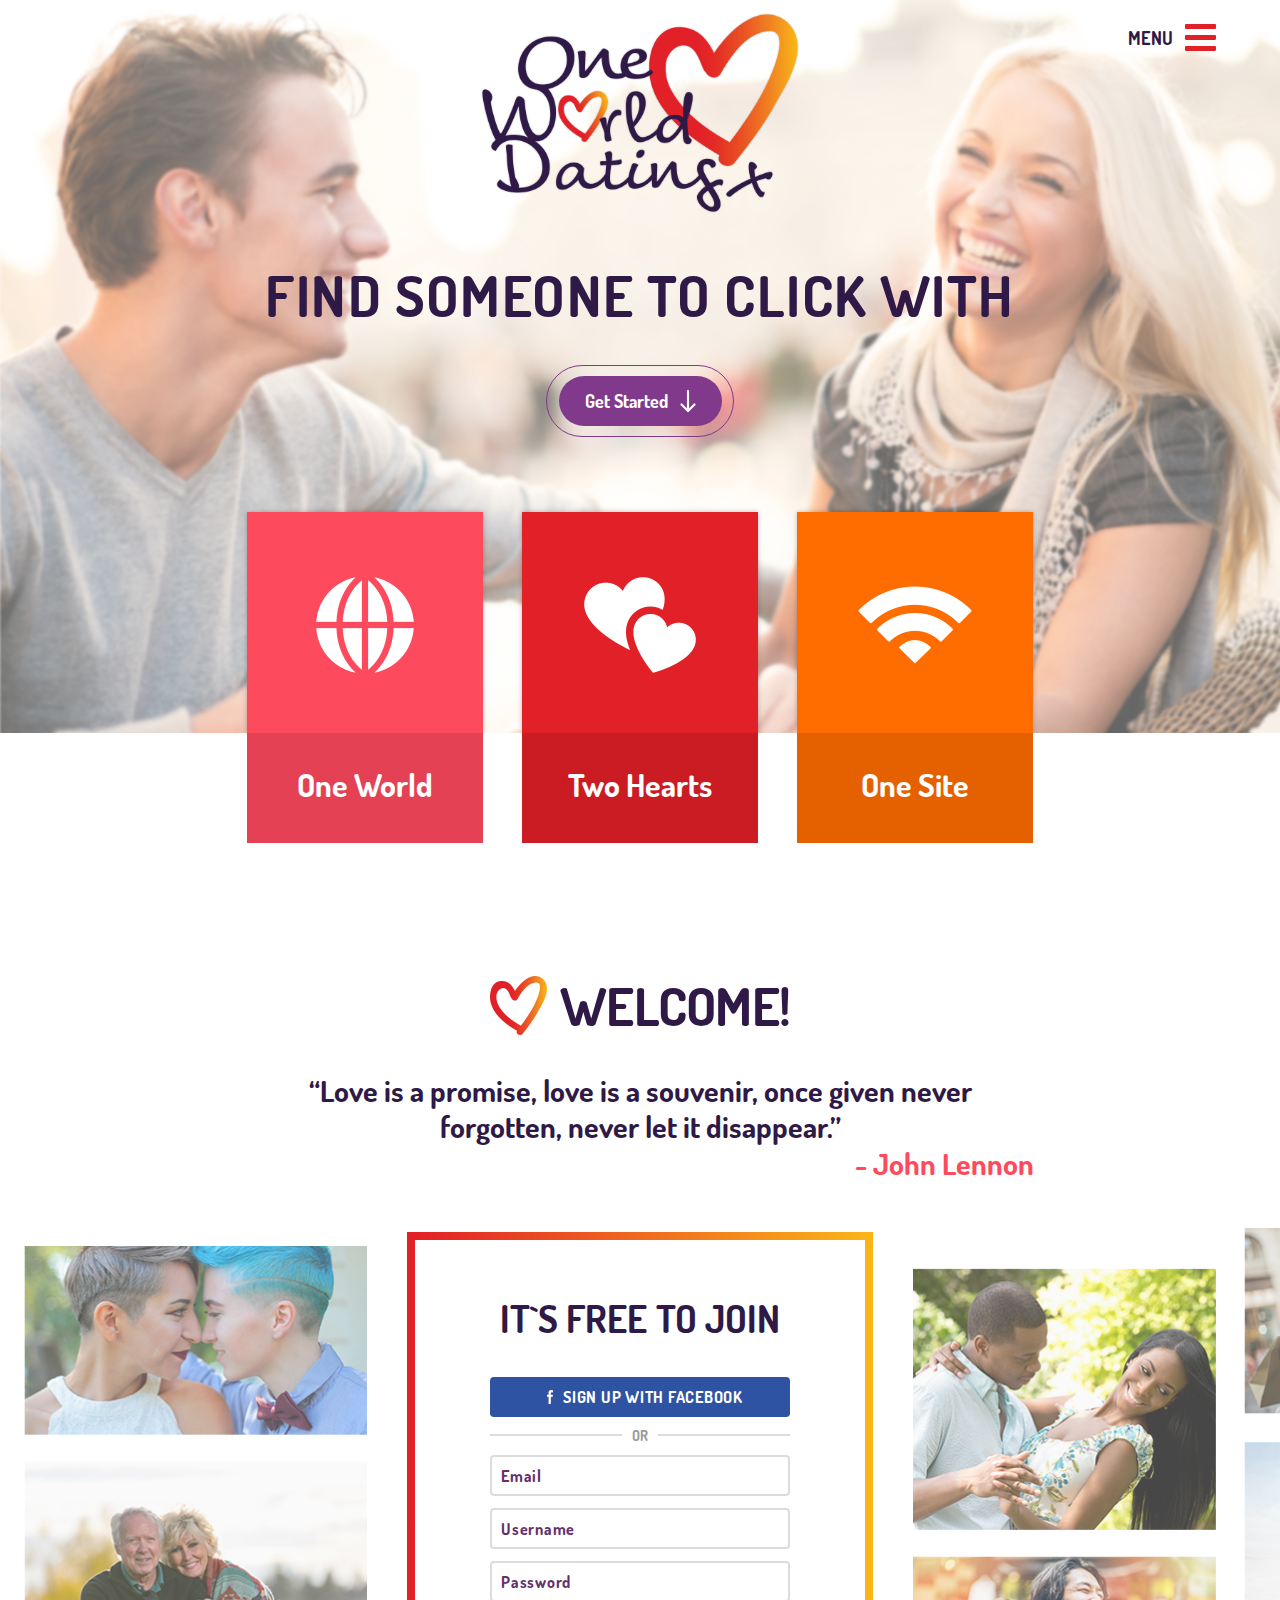
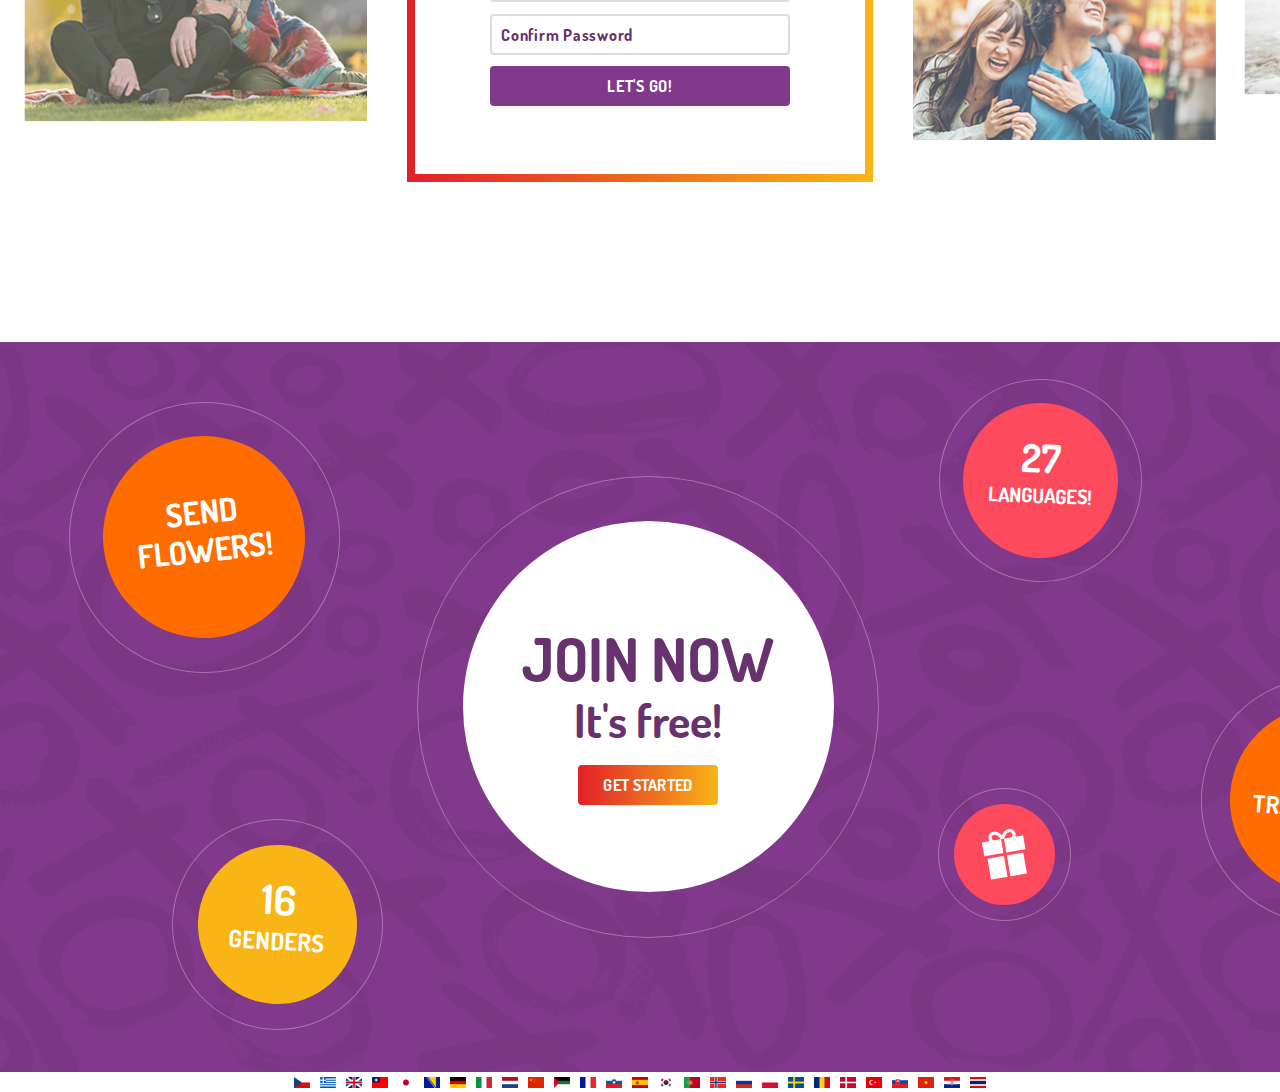
==== index.html @ 21bf4420 "add exist files to repository" ====
<!DOCTYPE html>
<html lang="en">
<head>
    <meta charset="UTF-8">
    <meta name="viewport" content="width=device-width, initial-scale=1.0">
    <link rel="stylesheet" href="styles/style.css">
    <title>One World Dating</title>
</head>
<body>
    <header class="header">
        <nav class="menu header__menu">
           <a href="#" class="menu__toggler">MENU</a>
        </nav>
        <div class="wrapper header__wrapper">
            <img src="images/logo.png" class="logo header__logo" alt="One World Dating">
            <h1 class="header__title">Find Someone to Click With</h1>
            <a href="#signup" class="button button_scroll">Get Started</a>
        </div>
    </header>
    <main class="promo">
        <div class="wrapper">
            <ul class="cards promo__cards">
                <li class="card card_pink">
                    <div class="card__image">
                        <img src="images/card-world.png" alt="One World">
                    </div>
                    <p class="card__title">One World</p>
                </li>
                <li class="card card_red">
                    <div class="card__image">
                        <img src="images/card-hearts.png" alt="Two Hearts">
                    </div>
                    <p class="card__title">Two Hearts</p>
                </li>
                <li class="card card_orange">
                    <div class="card__image">
                        <img src="images/card-site.png" alt="One Site">
                    </div>
                    <p class="card__title">One Site</p>
                </li>
            </ul>
            <h2 class="promo__title">Welcome!</h2>
            <blockquote class="quote promo__quote">
                <p class="quote__text">&#8220;Love is a promise, love is a souvenir, once given never forgotten, never let it disappear.&#8221;</p>
                <cite class="quote__author">- John Lennon</cite>
            </blockquote>
        </div>
    </main>
    <div class="signup" id="signup">
        <form action="#" method="post" class="form signup__form">
            <div class="signup__form-wrapper">
                <h3 class="form__title">It`s free to join</h3>
                <button class="button button_fb form__button">Sign up with Facebook</button>
                <div class="form__separator">or</div>
                <input class="form__field" type="email" name="email" id="email" placeholder="Email" required>
                <input class="form__field" type="text" name="username" id="username" placeholder="Username" required>
                <input class="form__field" type="password" name="password" id="password" placeholder="Password" required>
                <input class="form__field" type="password" name="confirm_password" placeholder="Confirm Password" required>
                <input class="button button_submit form__button" type="submit" value="Let's go!">
            </div>
        </form>
    </div>
    <div class="join">
        <div class="join__left">
            <div class="bubble bubble_send">Send flowers!</div>
            <div class="bubble bubble_genders"><span class="bubble__huge-number">16</span> genders</div>
            <div class="bubble bubble_heart"><img src="/images/join-heart.png" alt="Likes!"></div>
            <div class="bubble bubble_flower"><img src="/images/join-flower.png" alt="Flowers!"></div>
        </div>
        <div class="bubble bubble_main">
            <h3 class="bubble__title_main">Join now</h3>
            <p class="bubble__note_main">It's free!</p>
            <a href="#signup" class="button bubble__button">Get Started</a>
        </div>
        <div class="join__right">
            <div class="bubble bubble_lang"><span class="bubble__huge-number">27</span> languages!</div>
            <div class="bubble bubble_gift"><img src="/images/join-gift.png" alt="Gifts!"></div>
            <div class="bubble bubble_translate">Chat translation</div>
            <div class="bubble bubble_talks"><img src="/images/join-talks.png" alt="Talks!"></div>
        </div>
    </div>
    <footer>
        <div class="wrapper">
            <ul class="footer__flags">
                <li><a href="#"><img src="/images/flags/Czech.png" alt="Czech"></a></li>
                <li><a href="#"><img src="/images/flags/Greek.png" alt="Greek"></a></li>
                <li><a href="#"><img src="/images/flags/English.png" alt="English"></a></li>
                <li><a href="#"><img src="/images/flags/Taiwanese.png" alt="Taiwanese"></a></li>
                <li><a href="#"><img src="/images/flags/Japanese.png" alt="Japanese"></a></li>
                <li><a href="#"><img src="/images/flags/Bosnian.png" alt="Bosnian"></a></li>
                <li><a href="#"><img src="/images/flags/German.png" alt="German"></a></li>
                <li><a href="#"><img src="/images/flags/Italian.png" alt="Italian"></a></li>
                <li><a href="#"><img src="/images/flags/Dutch.png" alt="Dutch"></a></li>
                <li><a href="#"><img src="/images/flags/Chinese.png" alt="Chinese"></a></li>
                <li><a href="#"><img src="/images/flags/Arabic.png" alt="Arabic"></a></li>
                <li><a href="#"><img src="/images/flags/French.png" alt="French"></a></li>
                <li><a href="#"><img src="/images/flags/Slovenian.png" alt="Slovenian"></a></li>
                <li><a href="#"><img src="/images/flags/Spanish.png" alt="Spanish"></a></li>
                <li><a href="#"><img src="/images/flags/Korean.png" alt="Korean"></a></li>
                <li><a href="#"><img src="/images/flags/Portuguese.png" alt="Portuguese"></a></li>
                <li><a href="#"><img src="/images/flags/Norwegian.png" alt="Norwegian"></a></li>
                <li><a href="#"><img src="/images/flags/Russian.png" alt="Russian"></a></li>
                <li><a href="#"><img src="/images/flags/Polish.png" alt="Polish"></a></li>
                <li><a href="#"><img src="/images/flags/Swedish.png" alt="Swedish"></a></li>
                <li><a href="#"><img src="/images/flags/Romanian.png" alt="Romanian"></a></li>
                <li><a href="#"><img src="/images/flags/Danish.png" alt="Danish"></a></li>
                <li><a href="#"><img src="/images/flags/Turkey.png" alt="Turkey"></a></li>
                <li><a href="#"><img src="/images/flags/Slovak.png" alt="Slovak"></a></li>
                <li><a href="#"><img src="/images/flags/Vietnamese.png" alt="Vietnamese"></a></li>
                <li><a href="#"><img src="/images/flags/Croatian.png" alt="Croatian"></a></li>
                <li><a href="#"><img src="/images/flags/Thai.png" alt="Thai"></a></li>
            </ul>
        </div>
    </footer>
</body>
</html>
---- styles/style.css ----
@font-face {
    font-family: 'Dosis';
    font-weight: normal;
    font-style: normal;
    src: url('/fonts/Dosis-Regular.ttf') format('truetype');
  }

  @font-face {
    font-family: 'Dosis' ;
    font-weight: bold;
    font-style: normal;
    src: url('/fonts/Dosis-Bold.ttf') format('truetype');
  }
  
* {
    box-sizing: border-box;
}

:root {
    --main-font-color: #2f1946;
    --main-purple-color: #81398b;
    --main-pink-color: #fe4a5d;
    --main-red-color: #e22028;
    --main-yellow-color: #f9b416;
    --main-orange-color: #ff6c00;
    --main-darkpurple-color: #67326e;
    --main-darkpink-color: #e44254;
    --main-darkred-color: #cb1c24;
    --main-darkorange-color: #e56100;
}

body {
    padding: 0;
    margin: 0;
    font-family: "Dosis", sans-serif;
    font-weight: bold;
    color: var(--main-font-color);
}

.wrapper {
    max-width: 1270px;
    margin: 0 auto;
}

.header {
    --header-ratio: calc(100vw / 1798);
    --header-height: calc(1030 * var(--header-ratio));
    --header__wrapper-height: calc(var(--header-height) - 232px);
    --header__logo-width: calc(446 * var(--header-ratio));
    --header__title-font-size: calc(80 * var(--header-ratio));
    --header__title-margin: calc(65 * var(--header-ratio));
    --header__title-letter-spacing: calc(2 * var(--header-ratio));

    background: url('/images/top-bg.png') 0 0 no-repeat;
    background-size: 100% auto;
    width: 100%;
    height: var(--header-height);
    z-index: 1;
}

.header__menu {
    position: absolute;
    top: 20px;
    right: 60px;
}

.header__wrapper {
    display: flex;
    flex-direction: column;
    justify-content: flex-end;
    align-items: center;
    padding-bottom: 75px;
    height: var(--header__wrapper-height);
}

.header__title {
    font-size: var(--header__title-font-size);
    text-transform: uppercase;
    letter-spacing: var(--header__title-letter-spacing);
    margin: var(--header__title-margin) 0;
}

.header__logo {
    width: var(--header__logo-width);
}

.promo__cards {
    padding: 0 242px;
    margin-top: -221px;
    height: 331px;
}

.signup {
    display: grid;
    grid-template-columns: 1fr 466px 1fr;
    column-gap: 40px;
    margin-top: 50px;
}

.signup::before {
    content: "";
    display: block;
    background: url('/images/form-leftcollage.png') right no-repeat;
    background-size: cover;
    margin-top: 14px;
    margin-bottom: 28px;
}

.signup::after {
    content: "";
    display: block;
    background: url('/images/form-rightcollage.png') left no-repeat;
    background-size: cover;
    margin-top: -4px;
    margin-bottom: 42px;
}

.signup__form {
    height: 550px;
}

.signup__form-wrapper {
    display: flex;
    flex-direction: column;
    align-items: stretch;
    width: 300px;
    padding-bottom: 10px;
}

.join {
    display: flex;
    align-items: center;
    margin-top: 160px;
    height: 730px;
    background: url('/images/join-bg.png') center center no-repeat;
    background-size: cover;
    overflow: hidden;
}

.join__left, .join__right {
    position: relative;
    height: 100%;
    width: 50%;
}

.footer__flags {
    display: flex;
    justify-content: center;
    list-style: none;
    margin: 0;
    padding: 0;
}

.footer__flags>li {
    margin: 0 5px 0 5px;
}

.menu__toggler {
    display: flex;
    align-items: center;
    font-size: 1.1em;
    text-decoration: none;
    color: var(--main-font-color);
}

.menu__toggler::after {
    content: "";
    display: block;
    width: 2em;
    height: 2em;
    margin-left: 12px;
    background: url('/images/bar.svg') 0 0 no-repeat;
}

.button {
    display: flex;
    align-items: center;
    justify-content: center;
    background-color: var(--main-purple-color);
    color: white;
    font-size: 16px;
    font-family: "Dosis", sans-serif;
    font-weight: bold;
    border: none;
    border-radius: 4px;
    padding: 10px 0;
    text-decoration: none;
    cursor: pointer;
}

.button_scroll {
    justify-content: space-evenly;
    font-size: 18px;
    padding: 0 14px;
    width: 163px;
    height: 50px;
    flex-shrink: 0;
    border-radius: 25px;
}

.button_fb {
    background-color: #2f53a3;
}

.button_fb::before {
    content: "";
    display: inline-block;
    background: url('/images/icon-fb.png') center center no-repeat;
    width: 6px;
    height: 14px;
    margin: 0 10px;
}

.button_scroll::before {
    content: "";
    display: block;
    position: absolute;
    width: 186px;
    height: 70px;
    background-color: transparent;
    border-radius: 40px;
    border: 1px solid var(--main-purple-color);
}

.button_scroll::after {
    /* content: "\2193";
    font-size: 1.5em;
    font-weight: normal; */
    content: "";
    display: inline-block;
    background: url('/images/arrow-down.png') 0 0 no-repeat;
    width: 16px;
    height: 22px;
}

.promo {
    text-align: center;
}

.promo__title {
	margin: 124px 0 33px;
	font-size: 53px;
	text-transform: uppercase;
	letter-spacing: -0.75px;
}

.promo__title::before {
	content: "";
	display: inline-block;
	background: url('/images/heart.png') 0 0 no-repeat;
	width: 57px;
	height: 59px;
	margin-right: 13px;
	position: relative;
	top: 9px;
}

.promo__quote {
    padding: 0 241px;
}

.cards {
    display: grid;
    grid-template-columns: repeat(3, 1fr);
    grid-column-gap: 5%;
    list-style: none;
    color: white;
}

.card {
    display: grid;
    grid-template-rows: 2fr 1fr;
}

.card_pink {
    background-color: var(--main-pink-color);
}

.card_red {
    background-color: var(--main-red-color);
}

.card_orange {
    background-color: var(--main-orange-color);
}

.card__image, .card__title {
    margin: 0;
    display: flex;
    justify-content: center;
    align-items: center;
}

.card__image {
    box-shadow: 0px 0px 5px 0px rgba(0, 0, 0, 0.25);
    padding-top: 5px;
}

.card__title {
    font-size: 32px;
    padding-bottom: 7px;
}

.card_pink .card__title {
    background-color: var(--main-darkpink-color);
}

.card_red .card__title {
    background-color: var(--main-darkred-color);
}

.card_orange .card__title {
    background-color: var(--main-darkorange-color);
}

.quote {
    display: flex;
    flex-direction: column;
    align-items: center;
    font-size: 30px;
    margin: 0;
}

.quote__text {
    margin: 0;
    line-height: 36px;
}

.quote__author {
    align-self: flex-end;
    color: var(--main-pink-color);
    font-style: normal;
}

.form {
    display: flex;
    flex-direction: column;
    justify-content: space-around;
    align-items: center;
    border: 8px transparent solid;
    border-image: linear-gradient(to right, var(--main-red-color) 0%, var(--main-yellow-color) 100%);
    border-image-slice: 1;
}

.form__title {
    font-size: 38px;
    letter-spacing: 0.1px;
    text-transform: uppercase;
    text-align: center;
    margin: 0 0 30px;
}

.form__separator {
    display: flex;
    align-items: center;
    font-size: 14px;
    letter-spacing: 0.1px;
    color: #9a9a9a ;
    text-transform: uppercase;
    margin: 5px 0;
}

.form__separator::before, .form__separator::after {
    content: "";
    display: block;
    height: 2px;
    width: 50%;
    background-color: gainsboro;
}
.form__separator::before {
    margin-right: 10px;
}

.form__separator::after {
    margin-left: 10px;
}

.form__field {
    font-family: "Dosis", sans-serif;
    font-size: 17px;
    font-weight: bold;
    letter-spacing: 0.1px;
    color: var(--main-font-color);
    border: 2px solid gainsboro;
    border-radius: 4px;
    padding: 8px 9px;
    margin: 6px 0;
}

.form__field::placeholder {
    font-family: "Dosis", sans-serif;
    font-size: 16px;
    font-weight: bold;
    letter-spacing: 0.75px;
    color: #642f6b;
    opacity: 1;
}

.form__button {
    margin: 5px 0;
    letter-spacing: 0.75px;
    text-transform: uppercase;
}

.bubble {
    --bubble-size: 200px;
    --bubble-shell-distance: 46px;
    --bubble-background: white;
    display: flex;
    flex-direction: column;
    align-items: center;
    justify-content: center;
    position: absolute;
    width: var(--bubble-size);
    height: var(--bubble-size);
    border-radius: 50%;
    background-color: var(--bubble-background);
    color: white;
    text-transform: uppercase;
    text-align: center;
}

.bubble::before {
    --bubble-border-size: calc(var(--bubble-size) + var(--bubble-shell-distance));
    content: "";
    display: block;
    position: absolute;
    width: var(--bubble-border-size);
    height: var(--bubble-border-size);
    background-color: transparent;
    border-radius: 50%;
    border: 1px solid rgba(255, 255, 255, 0.3);
}

.bubble_lang {
    --bubble-size: 155px;
    --bubble-background: var(--main-pink-color);
    left: 129px;
    top: 61px;
    font-size: 20px;
    transform: rotate(2deg);
}

.bubble_lang::after {
    content: "";
    display: block;
    height: 20px;
}

.bubble_lang .bubble__huge-number {
    font-size: 39px;
}

.bubble_gift {
    --bubble-size: 101px;
    --bubble-shell-distance: 30px;
    --bubble-background: var(--main-pink-color);
    left: 120px;
    bottom: 167px;
}

.bubble_translate {
    --bubble-size: 188px;
    --bubble-shell-distance: 57px;
    --bubble-background: var(--main-orange-color);
    left: 396px;
    bottom: 178px;
    font-size: 24px;
    line-height: 28px;
    transform: rotate(5deg);
}

.bubble_translate::after {
    content: "";
    display: block;
    height: 10px;
}

.bubble_talks {
    --bubble-size: 133px;
    --bubble-shell-distance: 40px;
    --bubble-background: var(--main-yellow-color);
    left: 619px;
    top: 92px;
}

.bubble_main {
	--bubble-size: 371px;
	--bubble-shell-distance: 89px;
	position: static;
	flex-shrink: 0;
	margin-left: 16px;
    margin-bottom: 1px;
    font-size: 46px;
    color: var(--main-darkpurple-color);
}

.bubble_send {
    --bubble-size: 202px;
    --bubble-shell-distance: 67px;
    --bubble-background: var(--main-orange-color);
    right: 142px;
    top: 94px;
    font-size: 32px;
    line-height: 38px;
    transform: rotate(-6deg);
}

.bubble_send::after {
    content: "";
    display: block;
    height: 12px;
}

.bubble_genders {
	--bubble-size: 159px;
    --bubble-shell-distance: 50px;
    --bubble-background: var(--main-yellow-color);
	right: 90px;
    bottom: 68px;
    font-size: 24px;
    transform: rotate(3deg);
}

.bubble_genders::after {
    content: "";
    display: block;
    height: 20px;
}

.bubble_genders .bubble__huge-number {
    font-size: 41px;
}

.bubble_heart {
	--bubble-size: 100px;
    --bubble-shell-distance: 32px;
    --bubble-background: var(--main-pink-color);
	right: 469px;
	bottom: 231px;
}

.bubble_flower {
	--bubble-size: 153px;
    --bubble-shell-distance: 48px;
    --bubble-background: var(--main-yellow-color);
	right: 606px;
	top: 179px;
}

.bubble__button {
    background: linear-gradient(to right, var(--main-red-color) 0%, var(--main-yellow-color) 100%) 0 0 no-repeat;
    padding-left: 25px;
    padding-right: 25px;
    letter-spacing: 0.3px;
    margin-top: 16px;
    z-index: 1000;
}

.bubble__title_main {
    font-size: 60px;
    margin: 18px 0 0;
    line-height: 65px;
}

.bubble__note_main {
    text-transform: initial;
    margin: 0;
}
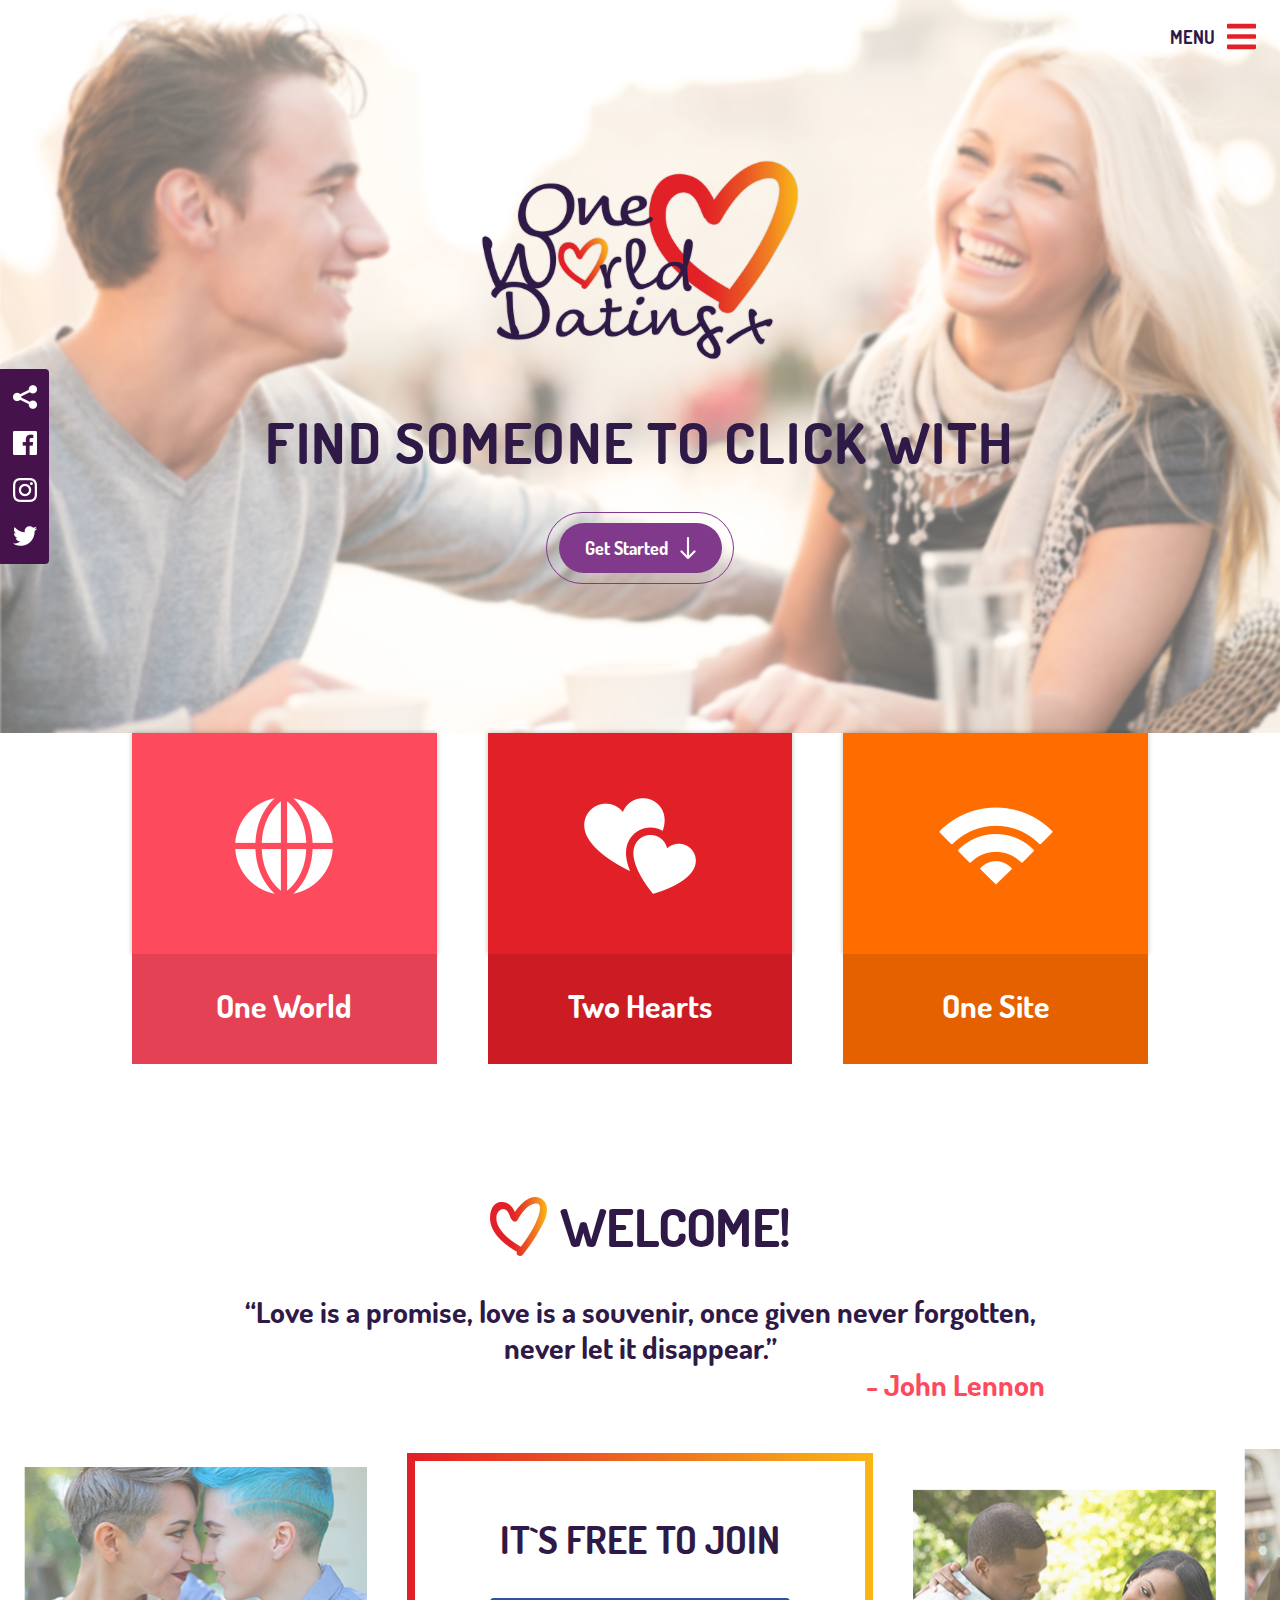
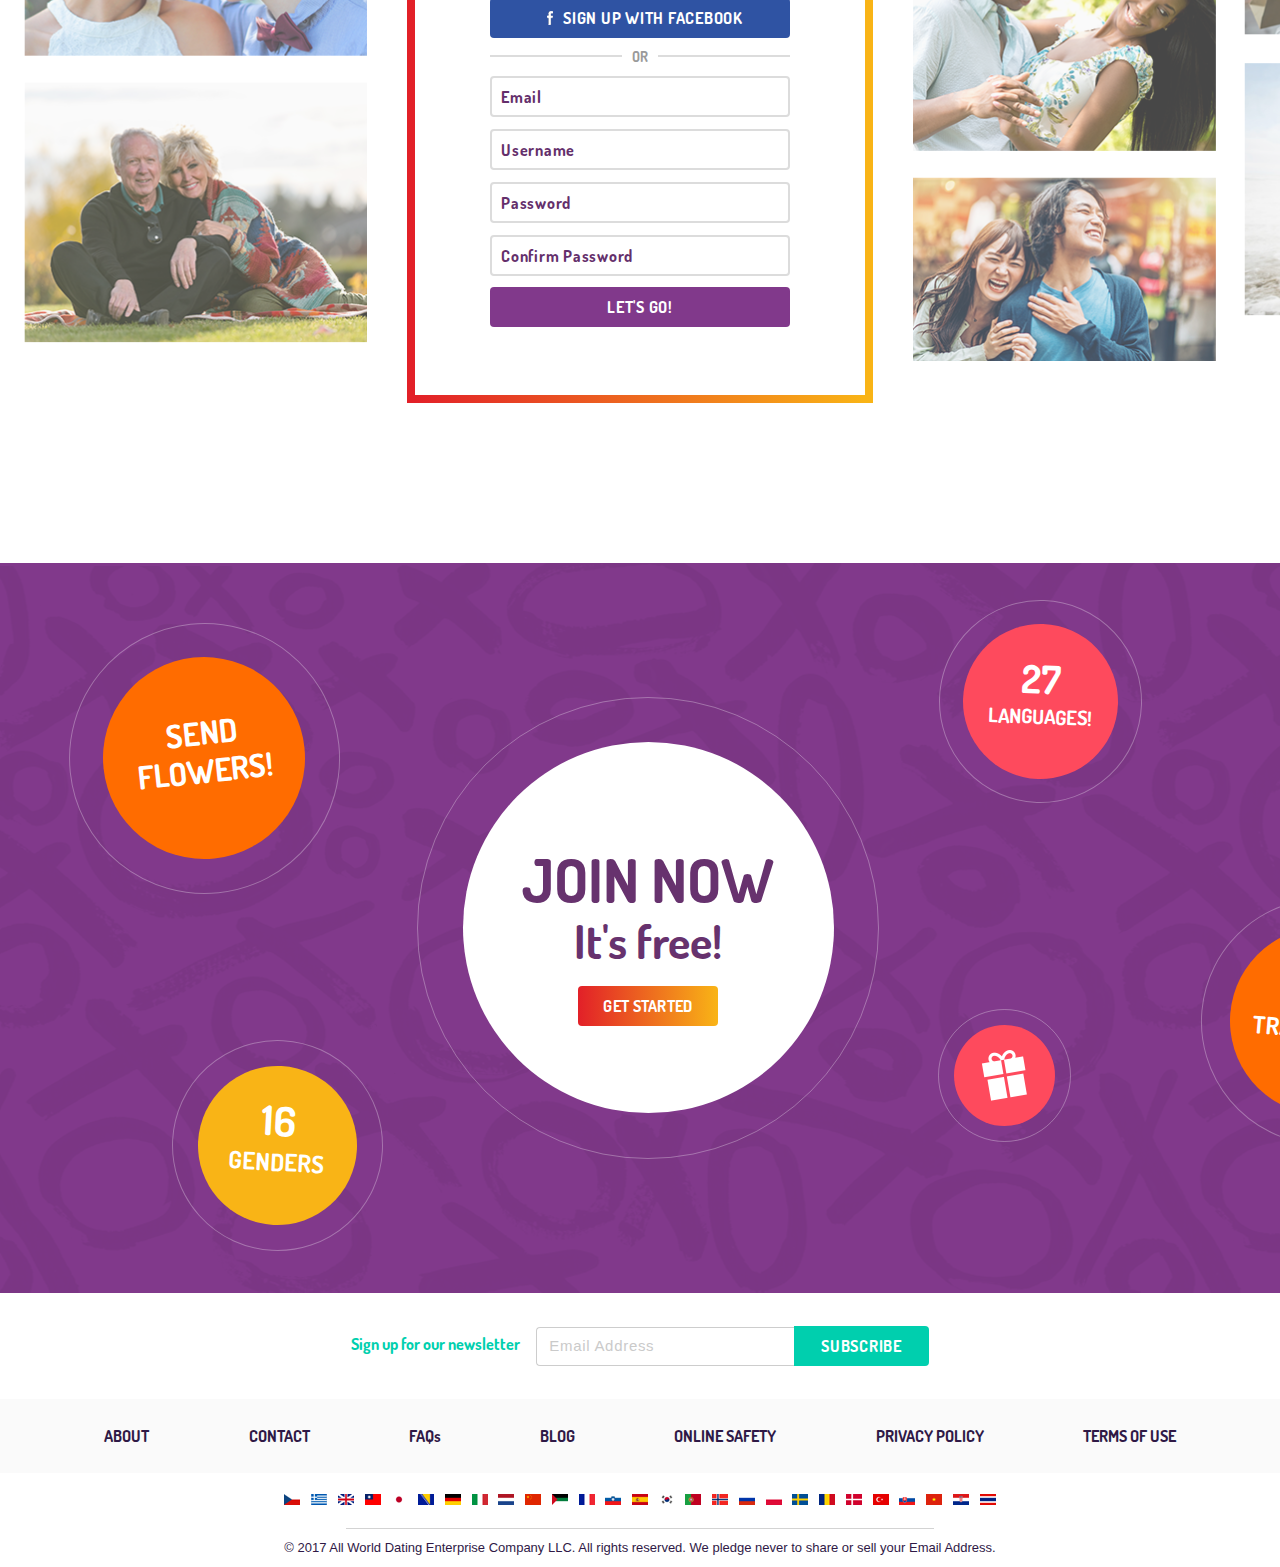
==== commit 62c73412: "make adaptive" ====
--- a/index.html
+++ b/index.html
@@ -7,10 +7,22 @@
     <title>One World Dating</title>
 </head>
 <body>
+    <a href="#" class="menu-toggler" title="MENU"
+        onclick="document.querySelector('.menu_main').classList.toggle('menu_hidden');document.querySelector('.menu-toggler').classList.toggle('menu-toggler_close');">
+        <span class="menu-toggler__title">MENU</span>
+    </a>
+    <nav class="menu menu_main menu_hidden">
+        <ul class="menu__items menu__items_main">
+            <li><a href="#" class="menu__item">ABOUT</a></li>
+            <li><a href="#" class="menu__item">CONTACT</a></li>
+            <li><a href="#" class="menu__item">FAQs</a></li>
+            <li><a href="#" class="menu__item">BLOG</a></li>
+            <li><a href="#" class="menu__item">ONLINE SAFETY</a></li>
+            <li><a href="#" class="menu__item">PRIVACY POLICY</a></li>
+            <li><a href="#" class="menu__item">TERMS OF USE</a></li>
+        </ul>
+    </nav>
     <header class="header">
-        <nav class="menu header__menu">
-           <a href="#" class="menu__toggler">MENU</a>
-        </nav>
         <div class="wrapper header__wrapper">
             <img src="images/logo.png" class="logo header__logo" alt="One World Dating">
             <h1 class="header__title">Find Someone to Click With</h1>
@@ -79,38 +91,68 @@
             <div class="bubble bubble_talks"><img src="/images/join-talks.png" alt="Talks!"></div>
         </div>
     </div>
-    <footer>
+    <footer class="footer">
         <div class="wrapper">
-            <ul class="footer__flags">
-                <li><a href="#"><img src="/images/flags/Czech.png" alt="Czech"></a></li>
-                <li><a href="#"><img src="/images/flags/Greek.png" alt="Greek"></a></li>
-                <li><a href="#"><img src="/images/flags/English.png" alt="English"></a></li>
-                <li><a href="#"><img src="/images/flags/Taiwanese.png" alt="Taiwanese"></a></li>
-                <li><a href="#"><img src="/images/flags/Japanese.png" alt="Japanese"></a></li>
-                <li><a href="#"><img src="/images/flags/Bosnian.png" alt="Bosnian"></a></li>
-                <li><a href="#"><img src="/images/flags/German.png" alt="German"></a></li>
-                <li><a href="#"><img src="/images/flags/Italian.png" alt="Italian"></a></li>
-                <li><a href="#"><img src="/images/flags/Dutch.png" alt="Dutch"></a></li>
-                <li><a href="#"><img src="/images/flags/Chinese.png" alt="Chinese"></a></li>
-                <li><a href="#"><img src="/images/flags/Arabic.png" alt="Arabic"></a></li>
-                <li><a href="#"><img src="/images/flags/French.png" alt="French"></a></li>
-                <li><a href="#"><img src="/images/flags/Slovenian.png" alt="Slovenian"></a></li>
-                <li><a href="#"><img src="/images/flags/Spanish.png" alt="Spanish"></a></li>
-                <li><a href="#"><img src="/images/flags/Korean.png" alt="Korean"></a></li>
-                <li><a href="#"><img src="/images/flags/Portuguese.png" alt="Portuguese"></a></li>
-                <li><a href="#"><img src="/images/flags/Norwegian.png" alt="Norwegian"></a></li>
-                <li><a href="#"><img src="/images/flags/Russian.png" alt="Russian"></a></li>
-                <li><a href="#"><img src="/images/flags/Polish.png" alt="Polish"></a></li>
-                <li><a href="#"><img src="/images/flags/Swedish.png" alt="Swedish"></a></li>
-                <li><a href="#"><img src="/images/flags/Romanian.png" alt="Romanian"></a></li>
-                <li><a href="#"><img src="/images/flags/Danish.png" alt="Danish"></a></li>
-                <li><a href="#"><img src="/images/flags/Turkey.png" alt="Turkey"></a></li>
-                <li><a href="#"><img src="/images/flags/Slovak.png" alt="Slovak"></a></li>
-                <li><a href="#"><img src="/images/flags/Vietnamese.png" alt="Vietnamese"></a></li>
-                <li><a href="#"><img src="/images/flags/Croatian.png" alt="Croatian"></a></li>
-                <li><a href="#"><img src="/images/flags/Thai.png" alt="Thai"></a></li>
+            <div class="subscribe footer__subscribe" id="subscribe">
+                <form action="#" method="post" class="form subscribe__form">
+                    <label for="subscribe-email" class="subscribe__email-label">Sign up for our newsletter</label>
+                    <input type="text" name="email" id="subscribe-email" class="subscribe__email" placeholder="Email Address">
+                    <button type="submit" class="button subscribe__submit">Subscribe</button>
+                </form>
+            </div>
+        </div>
+        <aside class="socials">
+            <ul class="socials__container">
+                <li><a href="#" class="socials__item"><img src="/images/socials-sprites.png" alt="Share" class="socials__image_sh"></a></li>
+                <li><a href="#" class="socials__item"><img src="/images/socials-sprites.png" alt="Facebook" class="socials__image_fb"></a></li>
+                <li><a href="#" class="socials__item"><img src="/images/socials-sprites.png" alt="Instagram" class="socials__image_ig"></a></li>
+                <li><a href="#" class="socials__item"><img src="/images/socials-sprites.png" alt="Twitter" class="socials__image_tw"></a></li>
+            </ul>
+        </aside>
+        <nav class="menu footer__menu">
+            <ul class="wrapper menu__items">
+                <li><a href="#" class="menu__item">ABOUT</a></li>
+                <li><a href="#" class="menu__item">CONTACT</a></li>
+                <li><a href="#" class="menu__item">FAQs</a></li>
+                <li><a href="#" class="menu__item">BLOG</a></li>
+                <li><a href="#" class="menu__item">ONLINE SAFETY</a></li>
+                <li><a href="#" class="menu__item">PRIVACY POLICY</a></li>
+                <li><a href="#" class="menu__item">TERMS OF USE</a></li>
+            </ul>
+        </nav>
+        <div class="wrapper">
+            <ul class="flags footer__flags">
+                <li><a href="#" class="flags__item flags__item_Czech"></a></li>
+                <li><a href="#" class="flags__item flags__item_Greek"></a></li>
+                <li><a href="#" class="flags__item flags__item_English"></a></li>
+                <li><a href="#" class="flags__item flags__item_Taiwanese"></a></li>
+                <li><a href="#" class="flags__item flags__item_Japanese"></a></li>
+                <li><a href="#" class="flags__item flags__item_Bosnian"></a></li>
+                <li><a href="#" class="flags__item flags__item_German"></a></li>
+                <li><a href="#" class="flags__item flags__item_Italian"></a></li>
+                <li><a href="#" class="flags__item flags__item_Dutch"></a></li>
+                <li><a href="#" class="flags__item flags__item_Chinese"></a></li>
+                <li><a href="#" class="flags__item flags__item_Arabic"></a></li>
+                <li><a href="#" class="flags__item flags__item_French"></a></li>
+                <li><a href="#" class="flags__item flags__item_Slovenian"></a></li>
+                <li><a href="#" class="flags__item flags__item_Spanish"></a></li>
+                <li><a href="#" class="flags__item flags__item_Korean"></a></li>
+                <li><a href="#" class="flags__item flags__item_Portuguese"></a></li>
+                <li><a href="#" class="flags__item flags__item_Norwegian"></a></li>
+                <li><a href="#" class="flags__item flags__item_Russian"></a></li>
+                <li><a href="#" class="flags__item flags__item_Polish"></a></li>
+                <li><a href="#" class="flags__item flags__item_Swedish"></a></li>
+                <li><a href="#" class="flags__item flags__item_Romanian"></a></li>
+                <li><a href="#" class="flags__item flags__item_Danish"></a></li>
+                <li><a href="#" class="flags__item flags__item_Turkey"></a></li>
+                <li><a href="#" class="flags__item flags__item_Slovak"></a></li>
+                <li><a href="#" class="flags__item flags__item_Vietnamese"></a></li>
+                <li><a href="#" class="flags__item flags__item_Croatian"></a></li>
+                <li><a href="#" class="flags__item flags__item_Thai"></a></li>
             </ul>
         </div>
+        <hr class="footer__hr">
+        <p class="wrapper footer__copyright">&copy; 2017 All World Dating Enterprise Company LLC. All rights reserved. We pledge never to share or sell your Email Address.</p>
     </footer>
 </body>
 </html>--- a/styles/style.css
+++ b/styles/style.css
@@ -27,6 +27,7 @@
     --main-darkpink-color: #e44254;
     --main-darkred-color: #cb1c24;
     --main-darkorange-color: #e56100;
+    --main-green-color: #00cfae;
 }
 
 body {
@@ -58,12 +59,6 @@
     z-index: 1;
 }
 
-.header__menu {
-    position: absolute;
-    top: 20px;
-    right: 60px;
-}
-
 .header__wrapper {
     display: flex;
     flex-direction: column;
@@ -72,6 +67,13 @@
     padding-bottom: 75px;
     height: var(--header__wrapper-height);
 }
+@media only screen and (max-width: 1280px) {
+    .header__wrapper {
+        height: var(--header-height);
+        justify-content: center;
+        padding-bottom: 0;
+    }
+}
 
 .header__title {
     font-size: var(--header__title-font-size);
@@ -80,14 +82,14 @@
     margin: var(--header__title-margin) 0;
 }
 
+@media only screen and (max-width: 300px) {
+    .header__title {
+        color: transparent;
+    }
+}
+
 .header__logo {
     width: var(--header__logo-width);
-}
-
-.promo__cards {
-    padding: 0 242px;
-    margin-top: -221px;
-    height: 331px;
 }
 
 .signup {
@@ -117,6 +119,9 @@
 
 .signup__form {
     height: 550px;
+    border: 8px transparent solid;
+    border-image: linear-gradient(to right, var(--main-red-color) 0%, var(--main-yellow-color) 100%);
+    border-image-slice: 1;
 }
 
 .signup__form-wrapper {
@@ -126,6 +131,35 @@
     width: 300px;
     padding-bottom: 10px;
 }
+
+@media only screen and (max-width: 763px) {
+    .signup {
+        grid-template-columns: 1fr;
+    }
+
+    .signup::before, .signup::after {
+        display: none;
+    }
+}
+
+@media only screen and (max-width: 450px) {
+    .signup__form-wrapper {
+        width: 260px;
+    }
+    .signup__form {
+        height: 420px;
+    }
+}
+
+@media only screen and (max-width: 300px) {
+    .signup__form-wrapper {
+        width: 200px;
+    }
+    .signup__form {
+        height: 400px;
+    }
+}
+
 
 .join {
     display: flex;
@@ -142,35 +176,242 @@
     height: 100%;
     width: 50%;
 }
+@media only screen and (max-width: 763px) {
+    .join {
+        justify-content: center;
+        height: 60vw;
+        margin-top: 50px;
+    }
+    .join__left, .join__right {
+        display: none;
+    }
+}
+
+.footer__subscribe {
+    display: flex;
+    justify-content: center;
+    margin: 33px 0;
+}
+
+.footer__menu {
+    background-color: #fafafa;
+}
+
+.footer__menu .menu__items {
+    padding: 27px 164px;
+}
+
+
+@media only screen and (max-width: 1280px) {
+    .footer__menu .menu__items {
+        padding-right: 0;
+        padding-left: 0;
+    }
+}
+
+@media only screen and (max-width: 763px) {
+    .footer__menu .menu__items {
+        padding-top: 10px;
+        padding-bottom: 10px;
+        height: 230px;
+    }
+}
 
 .footer__flags {
+	max-width: 740px;
+	padding: 0 13px;
+	margin: 21px auto;
+}
+
+.footer__hr {
+    border-top: 2px solid transparent;
+    border-bottom: 1px solid #d3d3d3;
+    border-left: none;
+    border-right: none;
+    width: 46%;
+}
+
+.footer__copyright {
+    font-family: 'Calibri', sans-serif;
+    font-weight: normal;
+    font-size: 13px;
+    text-align: center;
+    padding: 3px 20px 12px;
+}
+
+.socials {
+    position: fixed;
     display: flex;
     justify-content: center;
+    left: 0;
+    top: 41%;
+    width: 49px;
+    height: 195px;
+    background-color: #45124c;
+    border-top-right-radius: 4px;
+    border-bottom-right-radius: 4px;
+}
+
+.socials__container {
+    display: flex;
+    flex-direction: column;
+    justify-content: space-around;
+    padding: 5px 0;
+    margin: 0;
+    width: 24px;
     list-style: none;
-    margin: 0;
-    padding: 0;
-}
-
-.footer__flags>li {
-    margin: 0 5px 0 5px;
-}
-
-.menu__toggler {
+}
+
+.socials__item {
+    display: block;
+    width: 24px;
+    height: 24px;
+    overflow: hidden;
+}
+
+.socials__image_sh {
+    margin-top: -10px;
+    margin-left: -10px;
+}
+
+.socials__image_fb {
+    margin-top: -10px;
+    margin-left: -54px;
+}
+
+.socials__image_ig {
+    margin-top: -10px;
+    margin-left: -98px;
+}
+
+.socials__image_tw {
+    margin-top: -8px;
+    margin-left: -142px;
+}
+
+@media only screen and (max-width: 763px) {
+    .socials {
+        position: static;
+        align-items: center;
+        height: 49px;
+        width: 195px;
+        margin: 0 auto 40px;
+        border-top-left-radius: 4px;
+        border-bottom-left-radius: 4px;
+    }
+    .socials__container {
+        flex-direction: row;
+        width: 100%;
+        height: 24px;
+        padding: 0 5px;
+    }
+}
+
+
+.menu-toggler {
+    position: absolute;
+    top: 21px;
+    right: 62px;
     display: flex;
     align-items: center;
-    font-size: 1.1em;
+    font-size: 18px;
     text-decoration: none;
     color: var(--main-font-color);
 }
 
-.menu__toggler::after {
-    content: "";
-    display: block;
-    width: 2em;
-    height: 2em;
+.menu-toggler::after {
+    content: "";
+    display: block;
+    width: 33px;
+    height: 33px;
     margin-left: 12px;
     background: url('/images/bar.svg') 0 0 no-repeat;
 }
+
+.menu-toggler_close::after {
+    background: url('/images/close.png') 0 0 no-repeat;
+}
+
+.menu_main {
+    background-color: white;
+    border: 2px solid var(--main-darkpurple-color);
+}
+
+.menu__items {
+    display: flex;
+    justify-content: space-evenly;
+    list-style: none;
+}
+
+@media only screen and (min-width: 764px) and (max-width: 1280px) {
+    .menu__items_main {
+        align-items: center;
+        padding-left: 0;
+        height: 40px;
+    }
+    .menu_main {
+        margin-right: 130px;
+    }
+}
+
+@media only screen and (max-width: 763px) {
+    .menu__items {
+        flex-direction: column;
+        align-items: center;
+    }
+}
+
+@media only screen and (min-width: 1281px) {
+    .menu_main {
+        position: absolute;       
+        top: 60px;
+        right: 10px;
+        z-index: 999;
+    }
+    .menu__items_main {
+        flex-direction: column;
+        align-items: center;
+        height: 300px;
+        width: 180px;
+        margin: 0;
+        padding: 0;
+    }
+}
+
+.menu_hidden {
+    /* visibility: hidden; */
+    display: none;
+}
+
+.menu__item {
+    text-decoration: none;
+    color: var(--main-font-color);
+}
+
+.menu__item:hover {
+    text-decoration: underline;
+}
+
+@media only screen and (max-width: 1280px) {
+    .menu-toggler {
+        top: 20px;
+        right: 20px;
+    }
+}
+
+@media only screen and (max-width: 763px) {
+    .menu-toggler__title {
+        display: none;
+    }
+}
+
+@media only screen and (max-width: 300px) {
+    .menu__toggler::after {
+        width: 25px;
+        height: 25px;
+    }
+}
+
 
 .button {
     display: flex;
@@ -188,6 +429,12 @@
     cursor: pointer;
 }
 
+@media only screen and (max-width: 763px) {
+    .button {
+        font-size: 11px;
+    }
+}
+
 .button_scroll {
     justify-content: space-evenly;
     font-size: 18px;
@@ -198,19 +445,6 @@
     border-radius: 25px;
 }
 
-.button_fb {
-    background-color: #2f53a3;
-}
-
-.button_fb::before {
-    content: "";
-    display: inline-block;
-    background: url('/images/icon-fb.png') center center no-repeat;
-    width: 6px;
-    height: 14px;
-    margin: 0 10px;
-}
-
 .button_scroll::before {
     content: "";
     display: block;
@@ -223,18 +457,84 @@
 }
 
 .button_scroll::after {
-    /* content: "\2193";
-    font-size: 1.5em;
-    font-weight: normal; */
     content: "";
     display: inline-block;
     background: url('/images/arrow-down.png') 0 0 no-repeat;
+    background-size: cover;
     width: 16px;
     height: 22px;
 }
 
+@media only screen and (max-width: 763px) {
+    .button_scroll {
+        width: 21.3vw;
+        height: 6.54vw;
+        font-size: 2.36vw;
+        padding: 0 1.83vw;
+    }
+
+    .button_scroll::after {
+        width: 2.09vw;
+        height: 2.88vw;
+    }
+
+    .button_scroll::before {
+        width: 24.35vw;
+        height: 9.16vw;
+    }
+}
+
+@media only screen and (max-width: 450px) {
+    .button_scroll {
+        width: 100px;
+        height: 30px;
+        font-size: 11px;
+        padding: 0 10px;
+    }
+
+    .button_scroll::after {
+        width: 10px;
+        height: 13.5px;
+    }
+
+    .button_scroll::before {
+        display: none;
+    }
+}
+
+.button_fb {
+    background-color: #2f53a3;
+}
+
+.button_fb::before {
+    content: "";
+    display: inline-block;
+    background: url('/images/icon-fb.png') center center no-repeat;
+    width: 6px;
+    height: 14px;
+    margin: 0 10px;
+}
+
 .promo {
     text-align: center;
+}
+
+.promo__cards {
+    padding: 0 242px;
+    margin-top: -221px;
+    height: 331px;
+}
+@media only screen and (max-width: 1280px) {
+    .promo__cards {
+        margin-top: 0;
+        padding: 0 10%;
+    }
+}
+@media only screen and (max-width: 763px) {
+    .promo__cards {
+        padding: 0;
+        height: auto;
+    }
 }
 
 .promo__title {
@@ -242,6 +542,11 @@
 	font-size: 53px;
 	text-transform: uppercase;
 	letter-spacing: -0.75px;
+}
+@media only screen and (max-width: 763px) {
+    .promo__title {
+        margin-top: 60px;
+    }
 }
 
 .promo__title::before {
@@ -258,6 +563,11 @@
 .promo__quote {
     padding: 0 241px;
 }
+@media only screen and (max-width: 1280px) {
+    .promo__quote {
+        padding: 0 18vw;
+    }
+}
 
 .cards {
     display: grid;
@@ -266,11 +576,22 @@
     list-style: none;
     color: white;
 }
+@media only screen and (max-width: 763px) {
+    .cards {
+        grid-column-gap: 0;
+        grid-template: repeat(3, 1fr) / auto;
+    }
+}
 
 .card {
     display: grid;
     grid-template-rows: 2fr 1fr;
 }
+@media only screen and (max-width: 763px) {
+    .card {
+        grid-template: auto / 1fr 2fr;
+    }
+}
 
 .card_pink {
     background-color: var(--main-pink-color);
@@ -287,6 +608,7 @@
 .card__image, .card__title {
     margin: 0;
     display: flex;
+    flex-direction: column;
     justify-content: center;
     align-items: center;
 }
@@ -295,10 +617,22 @@
     box-shadow: 0px 0px 5px 0px rgba(0, 0, 0, 0.25);
     padding-top: 5px;
 }
+@media only screen and (max-width: 763px) {
+    .card__image {
+        box-shadow: none;
+        padding: 7px;
+        height: 10vw;
+    }
+}
 
 .card__title {
     font-size: 32px;
     padding-bottom: 7px;
+}
+@media only screen and (max-width: 763px) {
+    .card__title {
+        font-size: 6vw;
+    }
 }
 
 .card_pink .card__title {
@@ -332,14 +666,21 @@
     font-style: normal;
 }
 
+@media only screen and (max-width: 763px) {
+    .quote {
+        font-size: 18px;
+    }
+    .quote__text {
+        line-height: normal;
+        padding-bottom: 10px;;
+    }
+}
+
 .form {
     display: flex;
     flex-direction: column;
     justify-content: space-around;
     align-items: center;
-    border: 8px transparent solid;
-    border-image: linear-gradient(to right, var(--main-red-color) 0%, var(--main-yellow-color) 100%);
-    border-image-slice: 1;
 }
 
 .form__title {
@@ -400,6 +741,22 @@
     margin: 5px 0;
     letter-spacing: 0.75px;
     text-transform: uppercase;
+}
+
+
+@media only screen and (max-width: 450px) {
+    .form__title {
+        font-size: 25px;
+    }
+
+    .form__field {
+        font-size: 14px;
+        padding: 3px 3px;
+    }
+
+    .form__field::placeholder {
+        font-size: 14px;
+    }
 }
 
 .bubble {
@@ -566,4 +923,171 @@
 .bubble__note_main {
     text-transform: initial;
     margin: 0;
+}
+
+@media only screen and (max-width: 763px) {
+    .bubble_main {
+        --bubble-size: 50vw;
+        font-size: 5vw;
+    }
+
+    .bubble__title_main {
+        font-size: 10vw;
+    }
+
+    .bubble__button {
+        font-size: 11px;
+        padding-left: 10px;
+        padding-right: 10px;
+    }
+}
+
+.subscribe__email-label {
+    color: var(--main-green-color);
+    padding-right: 16px;
+    padding-bottom: 4px;
+}
+
+.subscribe__email {
+    padding: 9px 12px 11px;
+    width: 258px;
+    font-size: 15px;
+    letter-spacing: 0.7px;
+    color: var(--main-font-color);
+    border: 1px solid #cdcdcd;
+    border-radius: 4px;
+}
+
+.subscribe__email::placeholder {
+    color: #cacaca;
+    opacity: 1;
+}
+
+.subscribe__submit {
+    padding-left: 27px;
+    padding-right: 27px;
+    background-color: var(--main-green-color);
+    text-transform: uppercase;
+    letter-spacing: 0.7px;
+}
+
+
+@media only screen and (max-width: 763px) {
+    .subscribe__form {
+        height: 145px;
+    }
+}
+
+@media only screen and (min-width: 764px) {
+    .subscribe__form {
+        flex-direction: row;
+        justify-content: flex-end;
+    }
+
+    .subscribe__email {
+        border-right: none;
+        border-top-right-radius: 0;
+        border-bottom-right-radius: 0;
+    }
+
+    .subscribe__submit {
+        border-top-left-radius: 0;
+        border-bottom-left-radius: 0;
+    }
+}
+.flags {
+	display: grid;
+	grid-template-columns: repeat(auto-fit, minmax(16px, 1fr));
+	grid-gap: 8px;
+	justify-items: center;
+	list-style: none;
+}
+
+.flags__item {
+    display: block;
+    background: url('/images/flag-sprites.png') 0 0 no-repeat;
+    width: 16px;
+    height: 11px;
+}
+
+.flags__item_Czech {
+    background-position: 0 -44px;
+}
+.flags__item_Greek {
+    background-position: 0 -110px;
+}
+.flags__item_English {
+    background-position: 0 -77px;
+}
+.flags__item_Taiwanese {
+    background-position: 0 -242px;
+}
+.flags__item_Japanese {
+    background-position: 0 -132px;
+}
+.flags__item_Bosnian {
+    background-position: 0 -11px;
+}
+.flags__item_German {
+    background-position: 0 -99px;
+}
+.flags__item_Italian {
+    background-position: 0 -121px;
+}
+.flags__item_Dutch {
+    background-position: 0 -66px;
+}
+.flags__item_Chinese {
+    background-position: 0 -22px;
+}
+.flags__item_Arabic {
+    background-position: 0 0;
+}
+.flags__item_French {
+    background-position: 0 -88px;
+}
+.flags__item_Slovenian {
+    background-position: 0 -209px;
+}
+.flags__item_Spanish {
+    background-position: 0 -220px;
+}
+.flags__item_Korean {
+    background-position: 0 -143px;
+}
+.flags__item_Portuguese {
+    background-position: 0 -176px;
+}
+.flags__item_Norwegian {
+    background-position: 0 -154px;
+}
+.flags__item_Russian {
+    background-position: 0 -198px;
+}
+.flags__item_Polish {
+    background-position: 0 -165px;
+}
+.flags__item_Swedish {
+    background-position: 0 -231px;
+}
+.flags__item_Romanian {
+    background-position: 0 -187px;
+}
+.flags__item_Danish {
+    background-position: 0 -55px;
+}
+.flags__item_Turkey {
+    background-position: 0 -264px;
+}
+.flags__item_Slovak {
+    background-position: 0 -286px;
+}
+.flags__item_Vietnamese {
+    background-position: 0 -275px;
+}
+.flags__item_Croatian {
+    background-position: 0 -33px;
+}
+.flags__item_Thai {
+    background-position: 0 -253px;
 }